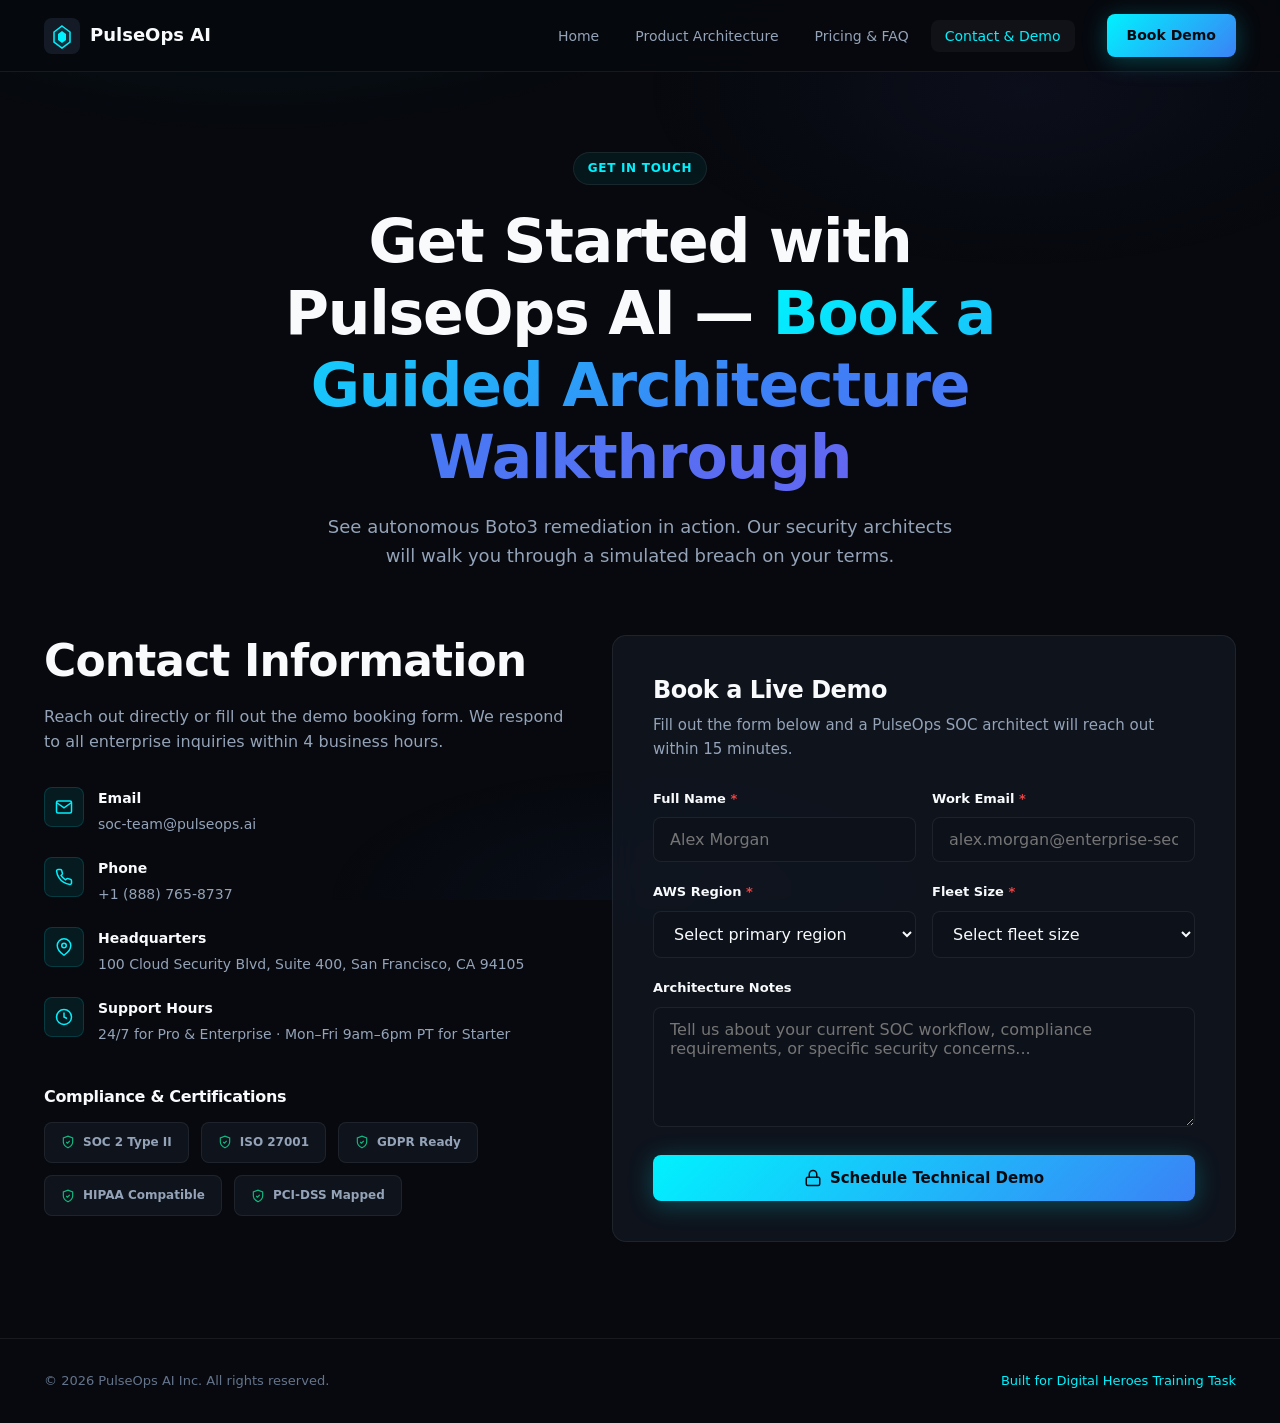
==== contact.html @ 6d8a1fc0 "Initial commit: PulseOps AI website codebase" ====
<!DOCTYPE html>
<html lang="en">
<head>
  <meta charset="UTF-8">
  <meta name="viewport" content="width=device-width, initial-scale=1.0">
  <title>Contact &amp; Demo — PulseOps AI</title>
  <meta name="description" content="Book a PulseOps AI demo. Contact our SOC team for autonomous cloud security automation, compliance info, and enterprise pricing.">
  <meta name="robots" content="index, follow">

  <!-- Open Graph -->
  <meta property="og:type" content="website">
  <meta property="og:url" content="https://pulseops-ai.vercel.app/contact.html">
  <meta property="og:title" content="Contact &amp; Demo — PulseOps AI">
  <meta property="og:description" content="Schedule a live PulseOps AI demo. See autonomous Boto3 remediation in action on your AWS fleet.">
  <meta property="og:image" content="https://pulseops-ai.vercel.app/assets/og-image.png">

  <!-- Twitter -->
  <meta name="twitter:card" content="summary_large_image">
  <meta name="twitter:url" content="https://pulseops-ai.vercel.app/contact.html">
  <meta name="twitter:title" content="Contact &amp; Demo — PulseOps AI">
  <meta name="twitter:description" content="Schedule a live PulseOps AI demo with our SOC architects.">
  <meta name="twitter:image" content="https://pulseops-ai.vercel.app/assets/og-image.png">

  <!-- Stylesheet -->
  <link rel="stylesheet" href="styles.css">

  <!-- Structured Data: Organization -->
  <script type="application/ld+json">
  {
    "@context": "https://schema.org",
    "@graph": [
      {
        "@type": "Organization",
        "@id": "https://pulseops-ai.vercel.app/#organization",
        "name": "PulseOps AI Inc.",
        "url": "https://pulseops-ai.vercel.app",
        "logo": "https://pulseops-ai.vercel.app/assets/logo.png",
        "email": "soc-team@pulseops.ai",
        "telephone": "+1-888-765-8737",
        "address": {
          "@type": "PostalAddress",
          "streetAddress": "100 Cloud Security Blvd, Suite 400",
          "addressLocality": "San Francisco",
          "addressRegion": "CA",
          "postalCode": "94105",
          "addressCountry": "US"
        }
      }
    ]
  }
  </script>
</head>
<body>
  <!-- Accessibility Skip Link -->
  <a href="#main-content" class="skip-link" style="position: absolute; top: -100px; left: 1rem; z-index: 9999; background: var(--accent-cyan); color: #000; padding: 0.5rem 1rem; font-weight: 700; transition: top 0.2s;" onfocus="this.style.top='1rem'" onblur="this.style.top='-100px'">Skip to main content</a>

  <!-- Header Navigation -->
  <header class="site-header">
    <div class="header-inner">
      <a href="index.html" class="logo-link" aria-label="PulseOps AI Home">
        <svg class="logo-icon" viewBox="0 0 36 36" fill="none" xmlns="http://www.w3.org/2000/svg" aria-hidden="true">
          <rect width="36" height="36" rx="8" fill="url(#logoGrad)"/>
          <path d="M18 8L26 14V24L18 30L10 24V14L18 8Z" stroke="#00f2fe" stroke-width="1.5" fill="rgba(0,242,254,0.1)"/>
          <path d="M18 13L22 16V22L18 25L14 22V16L18 13Z" fill="#00f2fe"/>
          <defs>
            <linearGradient id="logoGrad" x1="0" y1="0" x2="36" y2="36">
              <stop stop-color="#141b27"/>
              <stop offset="1" stop-color="#0d111a"/>
            </linearGradient>
          </defs>
        </svg>
        PulseOps AI
      </a>
      <nav class="main-nav" aria-label="Main navigation">
        <ul class="nav-links">
          <li><a href="index.html" class="nav-link">Home</a></li>
          <li><a href="product.html" class="nav-link">Product Architecture</a></li>
          <li><a href="pricing.html" class="nav-link">Pricing &amp; FAQ</a></li>
          <li><a href="contact.html" class="nav-link active">Contact &amp; Demo</a></li>
        </ul>
        <div class="header-cta">
          <a href="contact.html" class="btn-primary btn-sm">Book Demo</a>
        </div>
      </nav>
      <button class="mobile-menu-btn" id="mobile-menu-btn" aria-label="Toggle navigation menu" aria-expanded="false">
        <svg width="24" height="24" viewBox="0 0 24 24" fill="none" stroke="currentColor" stroke-width="2" aria-hidden="true">
          <line x1="3" y1="6" x2="21" y2="6"/>
          <line x1="3" y1="12" x2="21" y2="12"/>
          <line x1="3" y1="18" x2="21" y2="18"/>
        </svg>
      </button>
    </div>
  </header>

  <!-- Mobile Navigation Drawer -->
  <nav class="mobile-nav-drawer" id="mobile-nav-drawer" aria-label="Mobile navigation">
    <a href="index.html" class="nav-link">Home</a>
    <a href="product.html" class="nav-link">Product Architecture</a>
    <a href="pricing.html" class="nav-link">Pricing &amp; FAQ</a>
    <a href="contact.html" class="nav-link active">Contact &amp; Demo</a>
    <a href="contact.html" class="btn-primary">Book Demo</a>
  </nav>

  <!-- Main Content -->
  <main id="main-content">
    <section class="page-hero" aria-labelledby="contact-hero-title">
      <div class="container">
        <span class="badge">Get In Touch</span>
        <h1 id="contact-hero-title">Get Started with PulseOps AI — <span class="text-gradient">Book a Guided Architecture Walkthrough</span></h1>
        <p>See autonomous Boto3 remediation in action. Our security architects will walk you through a simulated breach on your terms.</p>
      </div>
    </section>

    <!-- 2-Column Contact & Demo Booking Form -->
    <section class="section" style="padding-top: 0;" aria-label="Contact Details and Booking Form">
      <div class="container">
        <div class="contact-grid">
          
          <!-- Left Column: Contact & Security Desk Info -->
          <div class="contact-info">
            <h2>Contact Information</h2>
            <p>Reach out directly or fill out the demo booking form. We respond to all enterprise inquiries within 4 business hours.</p>

            <div class="contact-details">
              <div class="contact-detail">
                <div class="contact-detail-icon">
                  <svg width="18" height="18" viewBox="0 0 24 24" fill="none" stroke="currentColor" stroke-width="2" aria-hidden="true">
                    <path d="M4 4h16c1.1 0 2 .9 2 2v12c0 1.1-.9 2-2 2H4c-1.1 0-2-.9-2-2V6c0-1.1.9-2 2-2z"/>
                    <polyline points="22,6 12,13 2,6"/>
                  </svg>
                </div>
                <div>
                  <strong>Email</strong>
                  <span><a href="mailto:soc-team@pulseops.ai" style="color: inherit;">soc-team@pulseops.ai</a></span>
                </div>
              </div>

              <div class="contact-detail">
                <div class="contact-detail-icon">
                  <svg width="18" height="18" viewBox="0 0 24 24" fill="none" stroke="currentColor" stroke-width="2" aria-hidden="true">
                    <path d="M22 16.92v3a2 2 0 0 1-2.18 2 19.79 19.79 0 0 1-8.63-3.07 19.5 19.5 0 0 1-6-6 19.79 19.79 0 0 1-3.07-8.67A2 2 0 0 1 4.11 2h3a2 2 0 0 1 2 1.72c.127.96.361 1.903.7 2.81a2 2 0 0 1-.45 2.11L8.09 9.91a16 16 0 0 0 6 6l1.27-1.27a2 2 0 0 1 2.11-.45c.907.339 1.85.573 2.81.7A2 2 0 0 1 22 16.92z"/>
                  </svg>
                </div>
                <div>
                  <strong>Phone</strong>
                  <span><a href="tel:+18887658737" style="color: inherit;">+1 (888) 765-8737</a></span>
                </div>
              </div>

              <div class="contact-detail">
                <div class="contact-detail-icon">
                  <svg width="18" height="18" viewBox="0 0 24 24" fill="none" stroke="currentColor" stroke-width="2" aria-hidden="true">
                    <path d="M21 10c0 7-9 13-9 13s-9-6-9-13a9 9 0 0 1 18 0z"/>
                    <circle cx="12" cy="10" r="3"/>
                  </svg>
                </div>
                <div>
                  <strong>Headquarters</strong>
                  <span>100 Cloud Security Blvd, Suite 400, San Francisco, CA 94105</span>
                </div>
              </div>

              <div class="contact-detail">
                <div class="contact-detail-icon">
                  <svg width="18" height="18" viewBox="0 0 24 24" fill="none" stroke="currentColor" stroke-width="2" aria-hidden="true">
                    <circle cx="12" cy="12" r="10"/>
                    <polyline points="12 6 12 12 16 14"/>
                  </svg>
                </div>
                <div>
                  <strong>Support Hours</strong>
                  <span>24/7 for Pro &amp; Enterprise · Mon–Fri 9am–6pm PT for Starter</span>
                </div>
              </div>
            </div>

            <h3 style="margin-bottom: 16px; font-size: 1rem;">Compliance &amp; Certifications</h3>
            <div class="compliance-badges">
              <span class="compliance-badge">
                <svg width="14" height="14" viewBox="0 0 24 24" fill="none" stroke="currentColor" stroke-width="2" aria-hidden="true">
                  <path d="M12 22s8-4 8-10V5l-8-3-8 3v7c0 6 8 10 8 10z"/>
                  <polyline points="9 12 11 14 15 10"/>
                </svg>
                SOC 2 Type II
              </span>
              <span class="compliance-badge">
                <svg width="14" height="14" viewBox="0 0 24 24" fill="none" stroke="currentColor" stroke-width="2" aria-hidden="true">
                  <path d="M12 22s8-4 8-10V5l-8-3-8 3v7c0 6 8 10 8 10z"/>
                  <polyline points="9 12 11 14 15 10"/>
                </svg>
                ISO 27001
              </span>
              <span class="compliance-badge">
                <svg width="14" height="14" viewBox="0 0 24 24" fill="none" stroke="currentColor" stroke-width="2" aria-hidden="true">
                  <path d="M12 22s8-4 8-10V5l-8-3-8 3v7c0 6 8 10 8 10z"/>
                  <polyline points="9 12 11 14 15 10"/>
                </svg>
                GDPR Ready
              </span>
              <span class="compliance-badge">
                <svg width="14" height="14" viewBox="0 0 24 24" fill="none" stroke="currentColor" stroke-width="2" aria-hidden="true">
                  <path d="M12 22s8-4 8-10V5l-8-3-8 3v7c0 6 8 10 8 10z"/>
                  <polyline points="9 12 11 14 15 10"/>
                </svg>
                HIPAA Compatible
              </span>
              <span class="compliance-badge">
                <svg width="14" height="14" viewBox="0 0 24 24" fill="none" stroke="currentColor" stroke-width="2" aria-hidden="true">
                  <path d="M12 22s8-4 8-10V5l-8-3-8 3v7c0 6 8 10 8 10z"/>
                  <polyline points="9 12 11 14 15 10"/>
                </svg>
                PCI-DSS Mapped
              </span>
            </div>
          </div>

          <!-- Right Column: Interactive Demo Booking Form -->
          <div class="contact-form-card glass-card">
            <h3>Book a Live Demo</h3>
            <p>Fill out the form below and a PulseOps SOC architect will reach out within 15 minutes.</p>
            
            <form id="demo-booking-form" novalidate>
              <div class="form-row">
                <div class="form-group">
                  <label for="demo-name">Full Name <span style="color: var(--accent-crimson);">*</span></label>
                  <input type="text" id="demo-name" name="name" placeholder="Alex Morgan" required autocomplete="name">
                </div>
                <div class="form-group">
                  <label for="demo-email">Work Email <span style="color: var(--accent-crimson);">*</span></label>
                  <input type="email" id="demo-email" name="email" placeholder="alex.morgan@enterprise-security.io" required autocomplete="email">
                </div>
              </div>
              <div class="form-row">
                <div class="form-group">
                  <label for="demo-region">AWS Region <span style="color: var(--accent-crimson);">*</span></label>
                  <select id="demo-region" name="region" required>
                    <option value="" disabled selected>Select primary region</option>
                    <option value="us-east-1">US East (N. Virginia)</option>
                    <option value="eu-north-1">Europe (Stockholm)</option>
                    <option value="ap-south-1">Asia Pacific (Mumbai)</option>
                  </select>
                </div>
                <div class="form-group">
                  <label for="demo-fleet">Fleet Size <span style="color: var(--accent-crimson);">*</span></label>
                  <select id="demo-fleet" name="fleet_size" required>
                    <option value="" disabled selected>Select fleet size</option>
                    <option value="1-5">1 - 5 Accounts</option>
                    <option value="6-25">6 - 25 Accounts (Pro)</option>
                    <option value="26+">26+ Accounts (Enterprise)</option>
                  </select>
                </div>
              </div>
              <div class="form-group">
                <label for="demo-notes">Architecture Notes</label>
                <textarea id="demo-notes" name="notes" placeholder="Tell us about your current SOC workflow, compliance requirements, or specific security concerns..."></textarea>
              </div>
              <button type="submit" class="btn-primary" id="demo-submit-btn" style="width: 100%;" aria-label="Submit Demo Request Form">
                <svg width="18" height="18" viewBox="0 0 24 24" fill="none" stroke="currentColor" stroke-width="2" aria-hidden="true">
                  <rect x="3" y="11" width="18" height="11" rx="2" ry="2"/>
                  <path d="M7 11V7a5 5 0 0 1 10 0v4"/>
                </svg>
                Schedule Technical Demo
              </button>
            </form>

            <div class="form-success-toast" id="form-success-toast" role="alert" aria-live="polite">
              <svg width="20" height="20" viewBox="0 0 24 24" fill="none" stroke="currentColor" stroke-width="2" aria-hidden="true">
                <path d="M22 11.08V12a10 10 0 1 1-5.93-9.14"/>
                <polyline points="22 4 12 14.01 9 11.01"/>
              </svg>
              <span>✓ Demo Request Submitted! A Cloud Security Engineer will reach out within 15 minutes.</span>
            </div>
          </div>

        </div>
      </div>
    </section>
  </main>

  <!-- Mandatory Site Footer -->
  <footer class="site-footer">
    <div class="footer-container">
      <div class="footer-bottom">
        <p>&copy; 2026 PulseOps AI Inc. All rights reserved.</p>
        <p>
          <a href="https://digitalheroesco.com" target="_blank" rel="noopener noreferrer" class="credit-link">
            Built for Digital Heroes Training Task
          </a>
        </p>
      </div>
    </div>
  </footer>

  <script src="main.js"></script>
</body>
</html>
---- styles.css ----
/* ==========================================================================
   PulseOps AI — Design System & Master Stylesheet
   Pure CSS3 | Glassmorphism | B2B SaaS Dark Theme
   ========================================================================== */

/* --------------------------------------------------------------------------
   1. Design Tokens
   -------------------------------------------------------------------------- */
:root {
  --bg-primary: #07090e;
  --bg-secondary: #0d111a;
  --bg-tertiary: #141b27;
  --card-bg: rgba(20, 27, 39, 0.6);
  --card-hover: rgba(28, 38, 55, 0.8);
  --border-subtle: rgba(255, 255, 255, 0.07);
  --border-active: rgba(0, 242, 254, 0.4);
  --border-glow: 0 0 20px rgba(0, 242, 254, 0.15);
  --glass-blur: blur(16px);
  --accent-cyan: #00f2fe;
  --accent-blue: #3b82f6;
  --accent-indigo: #6366f1;
  --accent-emerald: #10b981;
  --accent-crimson: #ef4444;
  --accent-amber: #f59e0b;
  --font-main: system-ui, -apple-system, BlinkMacSystemFont, "SF Pro Display", "Segoe UI", Roboto, sans-serif;
  --font-mono: "SF Mono", "Fira Code", "Cascadia Code", Consolas, monospace;
  --text-primary: #f8fafc;
  --text-secondary: #94a3b8;
  --text-muted: #64748b;
  --radius-sm: 8px;
  --radius-md: 14px;
  --radius-lg: 24px;
  --max-width: 1240px;
  --header-height: 72px;
  --transition-fast: 0.15s ease;
  --transition-normal: 0.3s cubic-bezier(0.16, 1, 0.3, 1);
  --shadow-card: 0 24px 48px -12px rgba(0, 0, 0, 0.5);
}

/* --------------------------------------------------------------------------
   2. Reset & Base
   -------------------------------------------------------------------------- */
*,
*::before,
*::after {
  box-sizing: border-box;
  margin: 0;
  padding: 0;
}

html {
  scroll-behavior: smooth;
  -webkit-font-smoothing: antialiased;
  -moz-osx-font-smoothing: grayscale;
}

body {
  font-family: var(--font-main);
  background-color: var(--bg-primary);
  color: var(--text-primary);
  line-height: 1.6;
  overflow-x: hidden;
  min-height: 100vh;
}

body.nav-open {
  overflow: hidden;
}

img {
  max-width: 100%;
  display: block;
}

a {
  color: inherit;
  text-decoration: none;
}

ul {
  list-style: none;
}

button,
input,
select,
textarea {
  font-family: inherit;
  font-size: inherit;
}

/* Ambient background glow */
body::before {
  content: "";
  position: fixed;
  inset: 0;
  background:
    radial-gradient(ellipse 80% 50% at 20% -10%, rgba(0, 242, 254, 0.08) 0%, transparent 50%),
    radial-gradient(ellipse 60% 40% at 80% 10%, rgba(99, 102, 241, 0.06) 0%, transparent 50%),
    radial-gradient(ellipse 50% 30% at 50% 100%, rgba(59, 130, 246, 0.05) 0%, transparent 50%);
  pointer-events: none;
  z-index: 0;
}

/* --------------------------------------------------------------------------
   3. Typography
   -------------------------------------------------------------------------- */
h1, h2, h3, h4, h5, h6 {
  line-height: 1.2;
  font-weight: 700;
  letter-spacing: -0.02em;
}

h1 { font-size: clamp(2.25rem, 5vw, 3.75rem); }
h2 { font-size: clamp(1.75rem, 3.5vw, 2.75rem); }
h3 { font-size: clamp(1.25rem, 2vw, 1.5rem); }

p {
  color: var(--text-secondary);
}

.text-gradient {
  background: linear-gradient(135deg, var(--accent-cyan) 0%, var(--accent-blue) 50%, var(--accent-indigo) 100%);
  -webkit-background-clip: text;
  background-clip: text;
  -webkit-text-fill-color: transparent;
}

.text-muted {
  color: var(--text-muted);
}

.text-secondary {
  color: var(--text-secondary);
}

/* --------------------------------------------------------------------------
   4. Layout Utilities
   -------------------------------------------------------------------------- */
.container {
  width: 100%;
  max-width: var(--max-width);
  margin: 0 auto;
  padding: 0 24px;
}

.section {
  padding: 96px 0;
  position: relative;
  z-index: 1;
}

.section-header {
  text-align: center;
  max-width: 720px;
  margin: 0 auto 56px;
}

.section-header p {
  margin-top: 16px;
  font-size: 1.125rem;
}

/* --------------------------------------------------------------------------
   5. Components — Badge, Buttons, Glass Card
   -------------------------------------------------------------------------- */
.badge {
  display: inline-flex;
  align-items: center;
  gap: 6px;
  padding: 6px 14px;
  font-size: 0.75rem;
  font-weight: 600;
  letter-spacing: 0.06em;
  text-transform: uppercase;
  border-radius: var(--radius-full, 9999px);
  border: 1px solid var(--border-subtle);
  background: rgba(0, 242, 254, 0.06);
  color: var(--accent-cyan);
}

.badge-emerald {
  background: rgba(16, 185, 129, 0.1);
  color: var(--accent-emerald);
  border-color: rgba(16, 185, 129, 0.25);
}

.badge-amber {
  background: rgba(245, 158, 11, 0.1);
  color: var(--accent-amber);
  border-color: rgba(245, 158, 11, 0.25);
}

.glass-card {
  background: var(--card-bg);
  backdrop-filter: var(--glass-blur);
  -webkit-backdrop-filter: var(--glass-blur);
  border: 1px solid var(--border-subtle);
  border-radius: var(--radius-md);
  transition: transform var(--transition-normal), border-color var(--transition-normal), box-shadow var(--transition-normal), background var(--transition-normal);
}

.glass-card:hover {
  background: var(--card-hover);
  border-color: var(--border-active);
  box-shadow: var(--border-glow);
  transform: translateY(-2px);
}

.btn-primary,
.btn-secondary {
  display: inline-flex;
  align-items: center;
  justify-content: center;
  gap: 8px;
  padding: 14px 28px;
  font-size: 0.9375rem;
  font-weight: 600;
  border-radius: var(--radius-sm);
  border: none;
  cursor: pointer;
  transition: all var(--transition-normal);
  white-space: nowrap;
}

.btn-primary {
  background: linear-gradient(135deg, var(--accent-cyan), var(--accent-blue));
  color: var(--bg-primary);
  box-shadow: 0 4px 24px rgba(0, 242, 254, 0.25);
}

.btn-primary:hover {
  transform: translateY(-2px);
  box-shadow: 0 8px 32px rgba(0, 242, 254, 0.35);
}

.btn-primary:disabled {
  opacity: 0.7;
  cursor: not-allowed;
  transform: none;
}

.btn-secondary {
  background: transparent;
  color: var(--text-primary);
  border: 1px solid var(--border-subtle);
}

.btn-secondary:hover {
  border-color: var(--border-active);
  background: rgba(0, 242, 254, 0.05);
}

.btn-sm {
  padding: 10px 20px;
  font-size: 0.875rem;
}

/* --------------------------------------------------------------------------
   6. Site Header & Navigation
   -------------------------------------------------------------------------- */
.site-header {
  position: sticky;
  top: 0;
  z-index: 1000;
  height: var(--header-height);
  background: rgba(7, 9, 14, 0.85);
  backdrop-filter: var(--glass-blur);
  -webkit-backdrop-filter: var(--glass-blur);
  border-bottom: 1px solid var(--border-subtle);
}

.header-inner {
  display: flex;
  align-items: center;
  justify-content: space-between;
  height: 100%;
  max-width: var(--max-width);
  margin: 0 auto;
  padding: 0 24px;
}

.logo-link {
  display: flex;
  align-items: center;
  gap: 10px;
  font-weight: 700;
  font-size: 1.125rem;
  color: var(--text-primary);
  transition: opacity var(--transition-fast);
}

.logo-link:hover {
  opacity: 0.85;
}

.logo-icon {
  width: 36px;
  height: 36px;
  flex-shrink: 0;
}

.main-nav {
  display: flex;
  align-items: center;
  gap: 32px;
}

.nav-links {
  display: flex;
  align-items: center;
  gap: 8px;
}

.nav-link {
  padding: 8px 14px;
  font-size: 0.875rem;
  font-weight: 500;
  color: var(--text-secondary);
  border-radius: var(--radius-sm);
  transition: color var(--transition-fast), background var(--transition-fast);
}

.nav-link:hover,
.nav-link.active {
  color: var(--text-primary);
  background: rgba(255, 255, 255, 0.04);
}

.nav-link.active {
  color: var(--accent-cyan);
}

.header-cta {
  display: flex;
  align-items: center;
  gap: 12px;
}

.mobile-menu-btn {
  display: none;
  align-items: center;
  justify-content: center;
  width: 44px;
  height: 44px;
  background: transparent;
  border: 1px solid var(--border-subtle);
  border-radius: var(--radius-sm);
  color: var(--text-primary);
  cursor: pointer;
  transition: border-color var(--transition-fast);
}

.mobile-menu-btn:hover {
  border-color: var(--border-active);
}

.mobile-nav-drawer {
  display: none;
  position: fixed;
  inset: 0;
  top: var(--header-height);
  z-index: 999;
  background: rgba(7, 9, 14, 0.97);
  backdrop-filter: var(--glass-blur);
  -webkit-backdrop-filter: var(--glass-blur);
  padding: 24px;
  flex-direction: column;
  gap: 8px;
  transform: translateX(100%);
  transition: transform var(--transition-normal);
}

body.nav-open .mobile-nav-drawer {
  transform: translateX(0);
}

.mobile-nav-drawer .nav-link {
  display: block;
  padding: 16px;
  font-size: 1rem;
  border-bottom: 1px solid var(--border-subtle);
}

.mobile-nav-drawer .btn-primary {
  margin-top: 16px;
  width: 100%;
}

/* --------------------------------------------------------------------------
   7. Hero Section
   -------------------------------------------------------------------------- */
.hero {
  padding: 80px 0 96px;
  position: relative;
  z-index: 1;
}

.hero-grid {
  display: grid;
  grid-template-columns: 1fr 1fr;
  gap: 48px;
  align-items: center;
}

.hero-content {
  max-width: 560px;
}

.hero-content .badge {
  margin-bottom: 24px;
}

.hero-title {
  margin-bottom: 20px;
}

.hero-subtitle {
  font-size: 1.125rem;
  margin-bottom: 32px;
  max-width: 520px;
}

.hero-actions {
  display: flex;
  flex-wrap: wrap;
  gap: 16px;
  margin-bottom: 40px;
}

.hero-trust {
  display: flex;
  align-items: center;
  gap: 12px;
  font-size: 0.8125rem;
  color: var(--text-muted);
}

.hero-trust svg {
  color: var(--accent-emerald);
}

.hero-visual {
  position: relative;
}

/* --------------------------------------------------------------------------
   8. Terminal / IDE Simulator
   -------------------------------------------------------------------------- */
.terminal-window {
  background: var(--bg-secondary);
  border: 1px solid var(--border-subtle);
  border-radius: var(--radius-md);
  overflow: hidden;
  box-shadow: var(--shadow-card);
}

.terminal-header {
  display: flex;
  align-items: center;
  justify-content: space-between;
  padding: 12px 16px;
  background: var(--bg-tertiary);
  border-bottom: 1px solid var(--border-subtle);
}

.terminal-dots {
  display: flex;
  gap: 8px;
}

.terminal-dot {
  width: 12px;
  height: 12px;
  border-radius: 50%;
}

.terminal-dot.red { background: #ff5f57; }
.terminal-dot.yellow { background: #febc2e; }
.terminal-dot.green { background: #28c840; }

.terminal-title {
  font-family: var(--font-mono);
  font-size: 0.75rem;
  color: var(--text-muted);
}

.terminal-status-badge {
  display: inline-flex;
  align-items: center;
  gap: 6px;
  padding: 4px 10px;
  font-family: var(--font-mono);
  font-size: 0.6875rem;
  font-weight: 600;
  letter-spacing: 0.04em;
  border-radius: var(--radius-sm);
  transition: all var(--transition-normal);
}

.terminal-status-badge.status-idle {
  background: rgba(16, 185, 129, 0.15);
  color: var(--accent-emerald);
  border: 1px solid rgba(16, 185, 129, 0.3);
}

.terminal-status-badge.status-threat {
  background: rgba(239, 68, 68, 0.15);
  color: var(--accent-crimson);
  border: 1px solid rgba(239, 68, 68, 0.4);
  animation: blink-threat 0.8s ease-in-out infinite;
}

.terminal-status-badge.status-remediating {
  background: rgba(245, 158, 11, 0.15);
  color: var(--accent-amber);
  border: 1px solid rgba(245, 158, 11, 0.3);
}

.terminal-status-badge.status-neutralized {
  background: rgba(0, 242, 254, 0.1);
  color: var(--accent-cyan);
  border: 1px solid rgba(0, 242, 254, 0.3);
}

@keyframes blink-threat {
  0%, 100% { opacity: 1; }
  50% { opacity: 0.5; }
}

.terminal-body {
  padding: 20px;
  font-family: var(--font-mono);
  font-size: 0.8125rem;
  line-height: 1.7;
}

.terminal-code {
  color: var(--text-secondary);
  margin-bottom: 16px;
}

.terminal-code .kw { color: var(--accent-indigo); }
.terminal-code .fn { color: var(--accent-cyan); }
.terminal-code .str { color: var(--accent-emerald); }
.terminal-code .cm { color: var(--text-muted); }

.terminal-log {
  background: rgba(0, 0, 0, 0.3);
  border: 1px solid var(--border-subtle);
  border-radius: var(--radius-sm);
  padding: 12px 16px;
  min-height: 80px;
  max-height: 160px;
  overflow-y: auto;
}

.terminal-log-line {
  display: block;
  margin-bottom: 4px;
  animation: fadeInLog 0.3s ease;
}

.terminal-log-line.critical { color: var(--accent-crimson); }
.terminal-log-line.action { color: var(--accent-amber); }
.terminal-log-line.success { color: var(--accent-emerald); }
.terminal-log-line.info { color: var(--text-secondary); }

@keyframes fadeInLog {
  from { opacity: 0; transform: translateY(4px); }
  to { opacity: 1; transform: translateY(0); }
}

.terminal-footer {
  padding: 16px 20px;
  border-top: 1px solid var(--border-subtle);
}

#trigger-simulation-btn {
  width: 100%;
}

/* --------------------------------------------------------------------------
   9. Metrics Grid
   -------------------------------------------------------------------------- */
.metrics-grid {
  display: grid;
  grid-template-columns: repeat(4, 1fr);
  gap: 24px;
}

.metric-card {
  padding: 28px 24px;
  text-align: center;
}

.metric-value {
  font-size: 2.25rem;
  font-weight: 800;
  background: linear-gradient(135deg, var(--accent-cyan), var(--accent-blue));
  -webkit-background-clip: text;
  background-clip: text;
  -webkit-text-fill-color: transparent;
  margin-bottom: 8px;
}

.metric-label {
  font-size: 0.875rem;
  color: var(--text-muted);
  font-weight: 500;
}

/* --------------------------------------------------------------------------
   10. Feature Cards
   -------------------------------------------------------------------------- */
.features-grid {
  display: grid;
  grid-template-columns: repeat(2, 1fr);
  gap: 24px;
}

.feature-card {
  padding: 32px;
}

.feature-icon {
  width: 48px;
  height: 48px;
  display: flex;
  align-items: center;
  justify-content: center;
  background: rgba(0, 242, 254, 0.08);
  border: 1px solid rgba(0, 242, 254, 0.15);
  border-radius: var(--radius-sm);
  margin-bottom: 20px;
  color: var(--accent-cyan);
}

.feature-card h3 {
  margin-bottom: 12px;
  color: var(--text-primary);
}

.feature-card p {
  font-size: 0.9375rem;
}

/* --------------------------------------------------------------------------
   11. Testimonial
   -------------------------------------------------------------------------- */
.testimonial-section {
  padding: 64px 0;
}

.testimonial-card {
  max-width: 800px;
  margin: 0 auto;
  padding: 40px 48px;
  text-align: center;
}

.testimonial-quote {
  font-size: 1.25rem;
  font-style: italic;
  color: var(--text-primary);
  margin-bottom: 28px;
  line-height: 1.7;
}

.testimonial-author {
  display: flex;
  align-items: center;
  justify-content: center;
  gap: 16px;
}

.testimonial-avatar {
  width: 56px;
  height: 56px;
  border-radius: 50%;
  background: linear-gradient(135deg, var(--accent-indigo), var(--accent-cyan));
  display: flex;
  align-items: center;
  justify-content: center;
  font-weight: 700;
  font-size: 1.125rem;
  color: var(--text-primary);
  border: 2px solid var(--border-subtle);
}

.testimonial-info strong {
  display: block;
  color: var(--text-primary);
  font-size: 0.9375rem;
}

.testimonial-info span {
  font-size: 0.8125rem;
  color: var(--text-muted);
}

/* --------------------------------------------------------------------------
   12. CTA Banner
   -------------------------------------------------------------------------- */
.cta-banner {
  padding: 64px;
  text-align: center;
  background: linear-gradient(135deg, rgba(0, 242, 254, 0.06) 0%, rgba(99, 102, 241, 0.06) 100%);
  border: 1px solid var(--border-subtle);
  border-radius: var(--radius-lg);
  position: relative;
  overflow: hidden;
}

.cta-banner::before {
  content: "";
  position: absolute;
  inset: 0;
  background: radial-gradient(circle at 50% 0%, rgba(0, 242, 254, 0.1) 0%, transparent 60%);
  pointer-events: none;
}

.cta-banner h2 {
  margin-bottom: 16px;
  position: relative;
}

.cta-banner p {
  max-width: 560px;
  margin: 0 auto 28px;
  position: relative;
}

.cta-banner .btn-primary {
  position: relative;
}

.cta-note {
  margin-top: 20px;
  font-size: 0.8125rem;
  color: var(--text-muted);
  display: flex;
  align-items: center;
  justify-content: center;
  gap: 8px;
}

/* --------------------------------------------------------------------------
   13. Product Page
   -------------------------------------------------------------------------- */
.page-hero {
  padding: 80px 0 64px;
  text-align: center;
  position: relative;
  z-index: 1;
}

.page-hero .badge {
  margin-bottom: 20px;
}

.page-hero h1 {
  max-width: 800px;
  margin: 0 auto 20px;
}

.page-hero p {
  max-width: 640px;
  margin: 0 auto;
  font-size: 1.125rem;
}

.pipeline-grid {
  display: grid;
  grid-template-columns: repeat(3, 1fr);
  gap: 24px;
}

.pipeline-card {
  padding: 36px 28px;
  text-align: center;
  position: relative;
}

.pipeline-step {
  display: inline-flex;
  align-items: center;
  justify-content: center;
  width: 32px;
  height: 32px;
  background: rgba(0, 242, 254, 0.1);
  border: 1px solid rgba(0, 242, 254, 0.25);
  border-radius: 50%;
  font-size: 0.8125rem;
  font-weight: 700;
  color: var(--accent-cyan);
  margin-bottom: 20px;
}

.pipeline-icon {
  width: 56px;
  height: 56px;
  margin: 0 auto 20px;
  color: var(--accent-cyan);
}

.pipeline-card h3 {
  margin-bottom: 12px;
}

.deep-dive-grid {
  display: grid;
  grid-template-columns: repeat(3, 1fr);
  gap: 24px;
}

.deep-dive-card {
  padding: 32px;
}

.deep-dive-card .feature-icon {
  color: var(--accent-blue);
  background: rgba(59, 130, 246, 0.08);
  border-color: rgba(59, 130, 246, 0.15);
}

.comparison-table-wrap {
  overflow-x: auto;
  border-radius: var(--radius-md);
  border: 1px solid var(--border-subtle);
}

.comparison-table {
  width: 100%;
  border-collapse: collapse;
  font-size: 0.9375rem;
}

.comparison-table th,
.comparison-table td {
  padding: 18px 24px;
  text-align: left;
  border-bottom: 1px solid var(--border-subtle);
}

.comparison-table thead th {
  background: var(--bg-tertiary);
  font-weight: 600;
  color: var(--text-primary);
}

.comparison-table tbody tr:last-child td {
  border-bottom: none;
}

.comparison-table tbody tr:hover {
  background: rgba(255, 255, 255, 0.02);
}

.comparison-table .highlight-col {
  background: rgba(0, 242, 254, 0.04);
  color: var(--accent-cyan);
  font-weight: 600;
}

.comparison-table .check {
  color: var(--accent-emerald);
}

.comparison-table .cross {
  color: var(--accent-crimson);
}

/* --------------------------------------------------------------------------
   14. Pricing Page
   -------------------------------------------------------------------------- */
.pricing-hero {
  text-align: center;
  padding: 64px 0 48px;
  position: relative;
  z-index: 1;
}

.billing-toggle-wrap {
  display: flex;
  align-items: center;
  justify-content: center;
  gap: 16px;
  margin: 32px 0 48px;
}

.billing-label {
  font-size: 0.9375rem;
  font-weight: 500;
  color: var(--text-muted);
  transition: color var(--transition-fast);
}

.billing-label.active {
  color: var(--text-primary);
}

.toggle-switch {
  position: relative;
  width: 52px;
  height: 28px;
  flex-shrink: 0;
}

.toggle-switch input {
  opacity: 0;
  width: 0;
  height: 0;
  position: absolute;
}

.toggle-slider {
  position: absolute;
  inset: 0;
  background: var(--bg-tertiary);
  border: 1px solid var(--border-subtle);
  border-radius: 999px;
  cursor: pointer;
  transition: background var(--transition-normal);
}

.toggle-slider::before {
  content: "";
  position: absolute;
  width: 20px;
  height: 20px;
  left: 3px;
  bottom: 3px;
  background: var(--accent-cyan);
  border-radius: 50%;
  transition: transform var(--transition-normal);
  box-shadow: 0 2px 8px rgba(0, 242, 254, 0.3);
}

.toggle-switch input:checked + .toggle-slider::before {
  transform: translateX(24px);
}

.save-badge {
  display: none;
  padding: 4px 10px;
  font-size: 0.6875rem;
  font-weight: 600;
  background: rgba(16, 185, 129, 0.15);
  color: var(--accent-emerald);
  border-radius: var(--radius-sm);
  border: 1px solid rgba(16, 185, 129, 0.25);
}

.save-badge.visible {
  display: inline-flex;
}

.pricing-grid {
  display: grid;
  grid-template-columns: repeat(3, 1fr);
  gap: 24px;
  align-items: stretch;
}

.pricing-card {
  padding: 36px 32px;
  display: flex;
  flex-direction: column;
  position: relative;
}

.pricing-card.featured {
  border-color: var(--border-active);
  box-shadow: var(--border-glow);
  transform: scale(1.02);
}

.pricing-card.featured::before {
  content: "MOST POPULAR";
  position: absolute;
  top: -12px;
  left: 50%;
  transform: translateX(-50%);
  padding: 4px 16px;
  font-size: 0.6875rem;
  font-weight: 700;
  letter-spacing: 0.06em;
  text-transform: uppercase;
  background: linear-gradient(135deg, var(--accent-cyan), var(--accent-blue));
  color: var(--bg-primary);
  border-radius: var(--radius-sm);
}

.pricing-tier {
  font-size: 0.875rem;
  font-weight: 600;
  color: var(--accent-cyan);
  text-transform: uppercase;
  letter-spacing: 0.06em;
  margin-bottom: 12px;
}

.pricing-price {
  display: flex;
  align-items: baseline;
  gap: 4px;
  margin-bottom: 8px;
}

.pricing-price .currency {
  font-size: 1.5rem;
  font-weight: 600;
  color: var(--text-secondary);
}

.pricing-price .amount {
  font-size: 3rem;
  font-weight: 800;
  color: var(--text-primary);
  transition: opacity 0.15s ease, transform 0.15s ease;
}

.pricing-price .period {
  font-size: 0.875rem;
  color: var(--text-muted);
}

.pricing-desc {
  font-size: 0.9375rem;
  margin-bottom: 28px;
  padding-bottom: 28px;
  border-bottom: 1px solid var(--border-subtle);
}

.pricing-features {
  flex: 1;
  margin-bottom: 32px;
}

.pricing-features li {
  display: flex;
  align-items: flex-start;
  gap: 10px;
  padding: 8px 0;
  font-size: 0.875rem;
  color: var(--text-secondary);
}

.pricing-features svg {
  flex-shrink: 0;
  margin-top: 2px;
  color: var(--accent-emerald);
}

.pricing-card .btn-primary,
.pricing-card .btn-secondary {
  width: 100%;
}

.custom-price {
  font-size: 2.5rem;
  font-weight: 800;
  color: var(--text-primary);
}

/* --------------------------------------------------------------------------
   15. FAQ Accordion
   -------------------------------------------------------------------------- */
.faq-section {
  max-width: 760px;
  margin: 0 auto;
}

.faq-list {
  display: flex;
  flex-direction: column;
  gap: 12px;
}

.faq-item {
  border: 1px solid var(--border-subtle);
  border-radius: var(--radius-md);
  overflow: hidden;
  background: var(--card-bg);
  transition: border-color var(--transition-normal);
}

.faq-item.active {
  border-color: var(--border-active);
}

.faq-header {
  display: flex;
  align-items: center;
  justify-content: space-between;
  width: 100%;
  padding: 20px 24px;
  background: transparent;
  border: none;
  color: var(--text-primary);
  font-size: 1rem;
  font-weight: 600;
  text-align: left;
  cursor: pointer;
  transition: background var(--transition-fast);
}

.faq-header:hover {
  background: rgba(255, 255, 255, 0.02);
}

.faq-chevron {
  flex-shrink: 0;
  transition: transform var(--transition-normal);
  color: var(--text-muted);
}

.faq-item.active .faq-chevron {
  transform: rotate(180deg);
  color: var(--accent-cyan);
}

.faq-body {
  max-height: 0;
  overflow: hidden;
  transition: max-height 0.35s cubic-bezier(0.16, 1, 0.3, 1);
}

.faq-body-inner {
  padding: 0 24px 20px;
  color: var(--text-secondary);
  font-size: 0.9375rem;
  line-height: 1.7;
}

/* --------------------------------------------------------------------------
   16. Contact Page
   -------------------------------------------------------------------------- */
.contact-grid {
  display: grid;
  grid-template-columns: 1fr 1.2fr;
  gap: 48px;
  align-items: start;
}

.contact-info h2 {
  margin-bottom: 16px;
}

.contact-info > p {
  margin-bottom: 32px;
}

.contact-details {
  display: flex;
  flex-direction: column;
  gap: 20px;
  margin-bottom: 40px;
}

.contact-detail {
  display: flex;
  align-items: flex-start;
  gap: 14px;
}

.contact-detail-icon {
  width: 40px;
  height: 40px;
  display: flex;
  align-items: center;
  justify-content: center;
  background: rgba(0, 242, 254, 0.08);
  border: 1px solid rgba(0, 242, 254, 0.15);
  border-radius: var(--radius-sm);
  color: var(--accent-cyan);
  flex-shrink: 0;
}

.contact-detail strong {
  display: block;
  color: var(--text-primary);
  font-size: 0.875rem;
  margin-bottom: 2px;
}

.contact-detail span {
  font-size: 0.875rem;
  color: var(--text-secondary);
}

.compliance-badges {
  display: flex;
  flex-wrap: wrap;
  gap: 12px;
}

.compliance-badge {
  display: inline-flex;
  align-items: center;
  gap: 8px;
  padding: 10px 16px;
  font-size: 0.75rem;
  font-weight: 600;
  background: var(--card-bg);
  border: 1px solid var(--border-subtle);
  border-radius: var(--radius-sm);
  color: var(--text-secondary);
}

.compliance-badge svg {
  color: var(--accent-emerald);
}

.contact-form-card {
  padding: 40px;
}

.contact-form-card h3 {
  margin-bottom: 8px;
}

.contact-form-card > p {
  margin-bottom: 28px;
  font-size: 0.9375rem;
}

.form-group {
  margin-bottom: 20px;
}

.form-group label {
  display: block;
  font-size: 0.8125rem;
  font-weight: 600;
  color: var(--text-primary);
  margin-bottom: 8px;
}

.form-group input,
.form-group select,
.form-group textarea {
  width: 100%;
  padding: 12px 16px;
  background: var(--bg-secondary);
  border: 1px solid var(--border-subtle);
  border-radius: var(--radius-sm);
  color: var(--text-primary);
  transition: border-color var(--transition-fast), box-shadow var(--transition-fast);
}

.form-group input:focus,
.form-group select:focus,
.form-group textarea:focus {
  outline: none;
  border-color: var(--border-active);
  box-shadow: var(--border-glow);
}

.form-group textarea {
  min-height: 120px;
  resize: vertical;
}

.form-row {
  display: grid;
  grid-template-columns: 1fr 1fr;
  gap: 16px;
}

.form-success-toast {
  display: none;
  align-items: center;
  gap: 12px;
  padding: 16px 20px;
  margin-top: 20px;
  background: rgba(16, 185, 129, 0.1);
  border: 1px solid rgba(16, 185, 129, 0.3);
  border-radius: var(--radius-sm);
  color: var(--accent-emerald);
  font-size: 0.9375rem;
  animation: fadeInLog 0.4s ease;
}

.form-success-toast.visible {
  display: flex;
}

.form-success-toast svg {
  flex-shrink: 0;
}

/* --------------------------------------------------------------------------
   17. Footer
   -------------------------------------------------------------------------- */
.site-footer {
  border-top: 1px solid var(--border-subtle);
  padding: 32px 0;
  position: relative;
  z-index: 1;
  margin-top: auto;
}

.footer-container {
  max-width: var(--max-width);
  margin: 0 auto;
  padding: 0 24px;
}

.footer-bottom {
  display: flex;
  flex-wrap: wrap;
  align-items: center;
  justify-content: space-between;
  gap: 12px;
}

.footer-bottom p {
  font-size: 0.8125rem;
  color: var(--text-muted);
}

.credit-link {
  color: var(--accent-cyan);
  transition: opacity var(--transition-fast);
}

.credit-link:hover {
  opacity: 0.8;
  text-decoration: underline;
}

/* --------------------------------------------------------------------------
   18. Animations & Micro-interactions
   -------------------------------------------------------------------------- */
@keyframes float {
  0%, 100% { transform: translateY(0); }
  50% { transform: translateY(-8px); }
}

.animate-float {
  animation: float 4s ease-in-out infinite;
}

@keyframes pulse-glow {
  0%, 100% { box-shadow: 0 0 20px rgba(0, 242, 254, 0.1); }
  50% { box-shadow: 0 0 40px rgba(0, 242, 254, 0.2); }
}

.reveal {
  opacity: 0;
  transform: translateY(24px);
  transition: opacity 0.6s ease, transform 0.6s ease;
}

.reveal.visible {
  opacity: 1;
  transform: translateY(0);
}

.spin-icon {
  animation: spin 0.8s linear infinite;
}

@keyframes spin {
  to { transform: rotate(360deg); }
}

/* --------------------------------------------------------------------------
   19. Responsive Breakpoints
   -------------------------------------------------------------------------- */
@media (max-width: 1024px) {
  .hero-grid {
    grid-template-columns: 1fr;
    gap: 40px;
  }

  .hero-content {
    max-width: 100%;
    text-align: center;
  }

  .hero-subtitle {
    margin-left: auto;
    margin-right: auto;
  }

  .hero-actions {
    justify-content: center;
  }

  .hero-trust {
    justify-content: center;
  }

  .metrics-grid {
    grid-template-columns: repeat(2, 1fr);
  }

  .pipeline-grid,
  .deep-dive-grid {
    grid-template-columns: 1fr;
  }

  .pricing-grid {
    grid-template-columns: 1fr;
    max-width: 420px;
    margin: 0 auto;
  }

  .pricing-card.featured {
    transform: none;
    order: -1;
  }

  .contact-grid {
    grid-template-columns: 1fr;
  }
}

@media (max-width: 768px) {
  .section {
    padding: 64px 0;
  }

  .main-nav .nav-links,
  .header-cta .btn-primary {
    display: none;
  }

  .mobile-menu-btn {
    display: flex;
  }

  .mobile-nav-drawer {
    display: flex;
  }

  .features-grid {
    grid-template-columns: 1fr;
  }

  .metrics-grid {
    grid-template-columns: 1fr 1fr;
  }

  .cta-banner {
    padding: 40px 24px;
  }

  .testimonial-card {
    padding: 32px 24px;
  }

  .form-row {
    grid-template-columns: 1fr;
  }

  .comparison-table th,
  .comparison-table td {
    padding: 14px 16px;
    font-size: 0.8125rem;
  }

  .footer-bottom {
    flex-direction: column;
    text-align: center;
  }
}

@media (max-width: 480px) {
  .hero-actions {
    flex-direction: column;
    width: 100%;
  }

  .hero-actions .btn-primary,
  .hero-actions .btn-secondary {
    width: 100%;
  }

  .metrics-grid {
    grid-template-columns: 1fr;
  }

  .contact-form-card {
    padding: 28px 20px;
  }
}
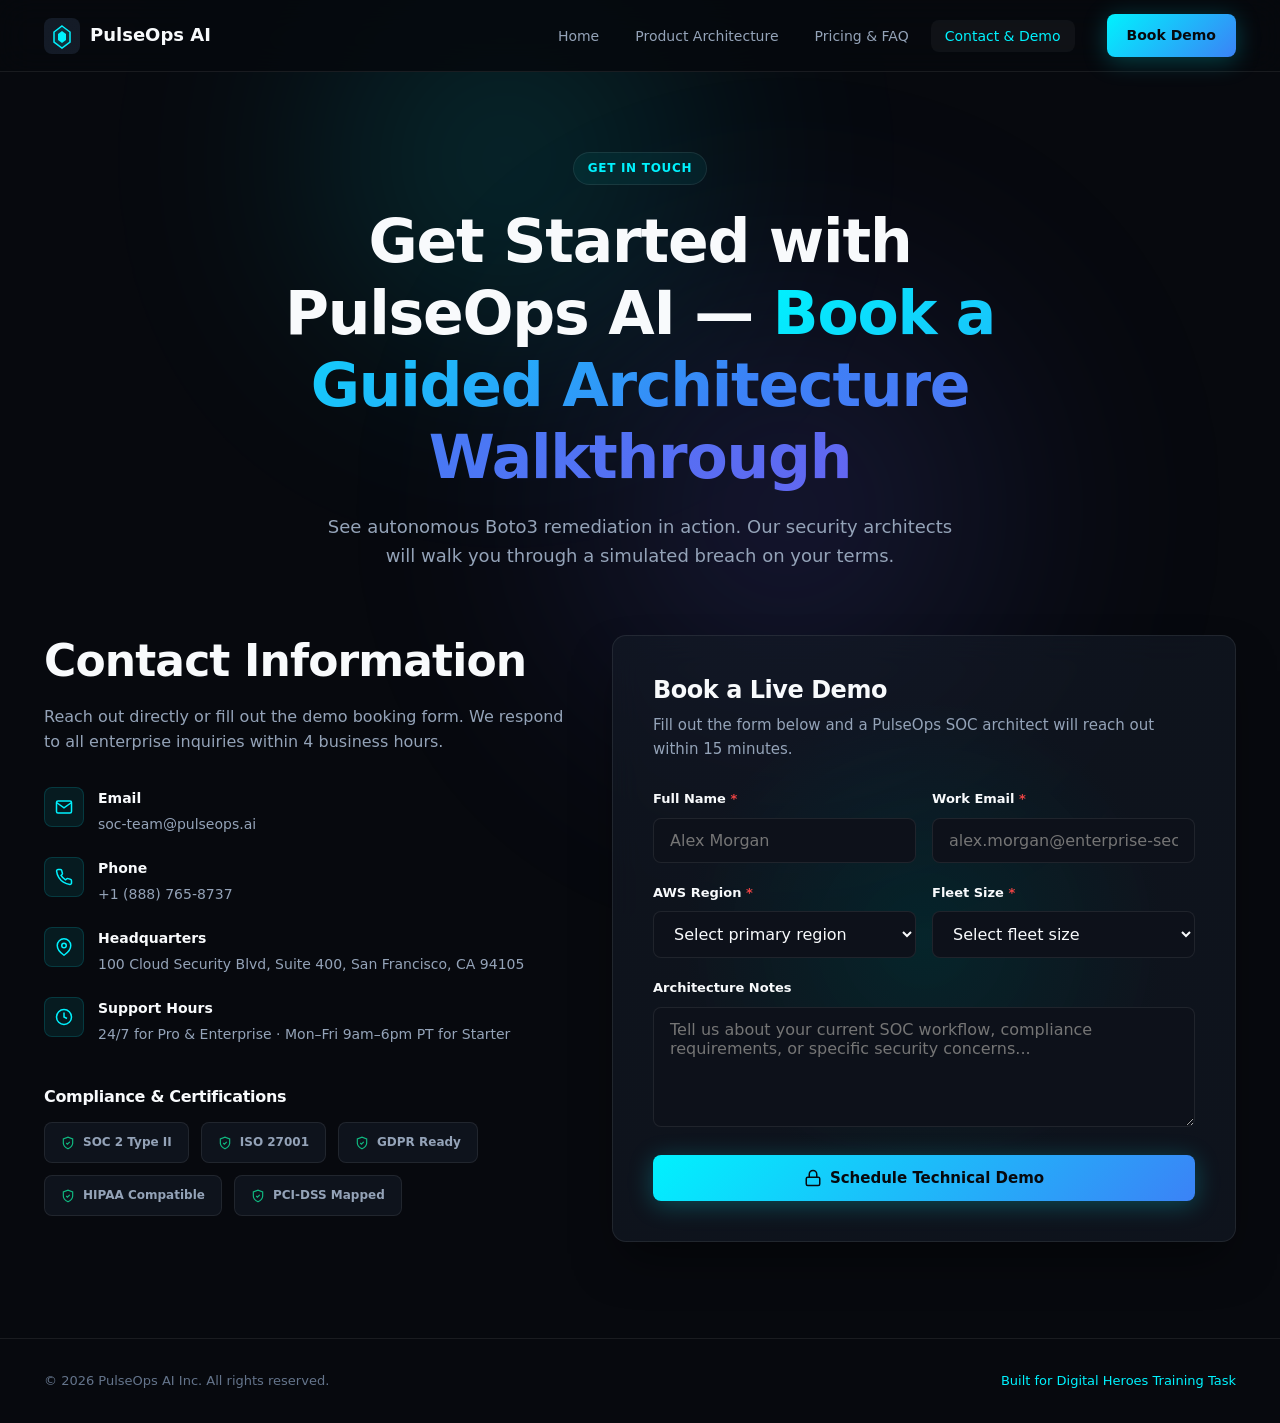
==== commit 893644cd: "Add Digital Heroes agency-level motion engine" ====
--- a/contact.html
+++ b/contact.html
@@ -51,6 +51,10 @@
   </script>
 </head>
 <body>
+  <!-- Ambient Background Glowing Mesh Orbs -->
+  <div class="ambient-glow-1" aria-hidden="true"></div>
+  <div class="ambient-glow-2" aria-hidden="true"></div>
+
   <!-- Accessibility Skip Link -->
   <a href="#main-content" class="skip-link" style="position: absolute; top: -100px; left: 1rem; z-index: 9999; background: var(--accent-cyan); color: #000; padding: 0.5rem 1rem; font-weight: 700; transition: top 0.2s;" onfocus="this.style.top='1rem'" onblur="this.style.top='-100px'">Skip to main content</a>
 
@@ -103,7 +107,7 @@
 
   <!-- Main Content -->
   <main id="main-content">
-    <section class="page-hero" aria-labelledby="contact-hero-title">
+    <section class="page-hero reveal-on-scroll" aria-labelledby="contact-hero-title">
       <div class="container">
         <span class="badge">Get In Touch</span>
         <h1 id="contact-hero-title">Get Started with PulseOps AI — <span class="text-gradient">Book a Guided Architecture Walkthrough</span></h1>
@@ -117,7 +121,7 @@
         <div class="contact-grid">
           
           <!-- Left Column: Contact & Security Desk Info -->
-          <div class="contact-info">
+          <div class="contact-info reveal-on-scroll">
             <h2>Contact Information</h2>
             <p>Reach out directly or fill out the demo booking form. We respond to all enterprise inquiries within 4 business hours.</p>
 
@@ -215,7 +219,7 @@
           </div>
 
           <!-- Right Column: Interactive Demo Booking Form -->
-          <div class="contact-form-card glass-card">
+          <div class="contact-form-card glass-card reveal-on-scroll">
             <h3>Book a Live Demo</h3>
             <p>Fill out the form below and a PulseOps SOC architect will reach out within 15 minutes.</p>
             
--- a/styles.css
+++ b/styles.css
@@ -1,6 +1,7 @@
 /* ==========================================================================
-   PulseOps AI — Design System & Master Stylesheet
-   Pure CSS3 | Glassmorphism | B2B SaaS Dark Theme
+   PulseOps AI — Design System & Motion Stylesheet
+   Pure CSS3 | Agency-Grade Motion & Glassmorphism | B2B SaaS Dark Theme
+   Target: 100/100 Mobile Core Web Vitals (0ms font delay, hardware-accelerated)
    ========================================================================== */
 
 /* --------------------------------------------------------------------------
@@ -11,10 +12,10 @@
   --bg-secondary: #0d111a;
   --bg-tertiary: #141b27;
   --card-bg: rgba(20, 27, 39, 0.6);
-  --card-hover: rgba(28, 38, 55, 0.8);
-  --border-subtle: rgba(255, 255, 255, 0.07);
+  --card-hover: rgba(28, 38, 55, 0.85);
+  --border-subtle: rgba(255, 255, 255, 0.08);
   --border-active: rgba(0, 242, 254, 0.4);
-  --border-glow: 0 0 20px rgba(0, 242, 254, 0.15);
+  --border-glow: 0 0 25px rgba(0, 242, 254, 0.2);
   --glass-blur: blur(16px);
   --accent-cyan: #00f2fe;
   --accent-blue: #3b82f6;
@@ -30,6 +31,7 @@
   --radius-sm: 8px;
   --radius-md: 14px;
   --radius-lg: 24px;
+  --radius-full: 9999px;
   --max-width: 1240px;
   --header-height: 72px;
   --transition-fast: 0.15s ease;
@@ -61,6 +63,8 @@
   line-height: 1.6;
   overflow-x: hidden;
   min-height: 100vh;
+  display: flex;
+  flex-direction: column;
 }
 
 body.nav-open {
@@ -89,21 +93,46 @@
   font-size: inherit;
 }
 
-/* Ambient background glow */
-body::before {
-  content: "";
+/* --------------------------------------------------------------------------
+   3. Ambient Background Orbs Mesh
+   -------------------------------------------------------------------------- */
+.ambient-glow-1,
+.ambient-glow-2 {
   position: fixed;
-  inset: 0;
-  background:
-    radial-gradient(ellipse 80% 50% at 20% -10%, rgba(0, 242, 254, 0.08) 0%, transparent 50%),
-    radial-gradient(ellipse 60% 40% at 80% 10%, rgba(99, 102, 241, 0.06) 0%, transparent 50%),
-    radial-gradient(ellipse 50% 30% at 50% 100%, rgba(59, 130, 246, 0.05) 0%, transparent 50%);
+  border-radius: 50%;
+  filter: blur(120px);
   pointer-events: none;
-  z-index: 0;
-}
-
-/* --------------------------------------------------------------------------
-   3. Typography
+  z-index: -1;
+  opacity: 0.25;
+  will-change: transform;
+  animation: floatOrb 12s infinite alternate ease-in-out;
+}
+
+.ambient-glow-1 {
+  top: -10%;
+  left: 20%;
+  width: 500px;
+  height: 500px;
+  background: radial-gradient(circle, var(--accent-cyan) 0%, transparent 70%);
+}
+
+.ambient-glow-2 {
+  bottom: 10%;
+  right: 15%;
+  width: 600px;
+  height: 600px;
+  background: radial-gradient(circle, var(--accent-indigo) 0%, transparent 70%);
+  animation-delay: -6s;
+}
+
+@keyframes floatOrb {
+  0% { transform: translate(0, 0) scale(1); }
+  50% { transform: translate(40px, -30px) scale(1.15); }
+  100% { transform: translate(-30px, 20px) scale(0.95); }
+}
+
+/* --------------------------------------------------------------------------
+   4. Typography & Text Utilities
    -------------------------------------------------------------------------- */
 h1, h2, h3, h4, h5, h6 {
   line-height: 1.2;
@@ -126,16 +155,11 @@
   -webkit-text-fill-color: transparent;
 }
 
-.text-muted {
-  color: var(--text-muted);
-}
-
-.text-secondary {
-  color: var(--text-secondary);
-}
-
-/* --------------------------------------------------------------------------
-   4. Layout Utilities
+.text-muted { color: var(--text-muted); }
+.text-secondary { color: var(--text-secondary); }
+
+/* --------------------------------------------------------------------------
+   5. Layout Utilities & Container
    -------------------------------------------------------------------------- */
 .container {
   width: 100%;
@@ -162,51 +186,80 @@
 }
 
 /* --------------------------------------------------------------------------
-   5. Components — Badge, Buttons, Glass Card
-   -------------------------------------------------------------------------- */
-.badge {
-  display: inline-flex;
-  align-items: center;
-  gap: 6px;
-  padding: 6px 14px;
-  font-size: 0.75rem;
-  font-weight: 600;
-  letter-spacing: 0.06em;
-  text-transform: uppercase;
-  border-radius: var(--radius-full, 9999px);
-  border: 1px solid var(--border-subtle);
-  background: rgba(0, 242, 254, 0.06);
-  color: var(--accent-cyan);
-}
-
-.badge-emerald {
-  background: rgba(16, 185, 129, 0.1);
-  color: var(--accent-emerald);
-  border-color: rgba(16, 185, 129, 0.25);
-}
-
-.badge-amber {
-  background: rgba(245, 158, 11, 0.1);
-  color: var(--accent-amber);
-  border-color: rgba(245, 158, 11, 0.25);
-}
-
+   6. Spotlight Glass Cards
+   -------------------------------------------------------------------------- */
 .glass-card {
-  background: var(--card-bg);
+  position: relative;
+  background: radial-gradient(
+    600px circle at var(--mouse-x, 50%) var(--mouse-y, 50%),
+    rgba(0, 242, 254, 0.12),
+    rgba(20, 27, 39, 0.6) 40%
+  );
   backdrop-filter: var(--glass-blur);
   -webkit-backdrop-filter: var(--glass-blur);
   border: 1px solid var(--border-subtle);
   border-radius: var(--radius-md);
-  transition: transform var(--transition-normal), border-color var(--transition-normal), box-shadow var(--transition-normal), background var(--transition-normal);
+  box-shadow: var(--shadow-card);
+  transition: border-color 0.3s ease, transform 0.3s cubic-bezier(0.16, 1, 0.3, 1), box-shadow 0.3s ease, background 0.3s ease;
+  overflow: hidden;
+}
+
+.glass-card::before {
+  content: "";
+  position: absolute;
+  inset: -1px;
+  border-radius: inherit;
+  padding: 1px;
+  background: radial-gradient(
+    400px circle at var(--mouse-x, 50%) var(--mouse-y, 50%),
+    rgba(0, 242, 254, 0.6),
+    transparent 40%
+  );
+  -webkit-mask: linear-gradient(#fff 0 0) content-box, linear-gradient(#fff 0 0);
+  mask-composite: exclude;
+  pointer-events: none;
+  opacity: 0;
+  transition: opacity 0.3s ease;
 }
 
 .glass-card:hover {
-  background: var(--card-hover);
   border-color: var(--border-active);
   box-shadow: var(--border-glow);
-  transform: translateY(-2px);
-}
-
+  transform: translateY(-4px);
+}
+
+.glass-card:hover::before {
+  opacity: 1;
+}
+
+/* --------------------------------------------------------------------------
+   7. Scroll-Triggered Entrance Animations
+   -------------------------------------------------------------------------- */
+.reveal-on-scroll {
+  opacity: 0;
+  transform: translateY(30px) scale(0.98);
+  filter: blur(8px);
+  transition: opacity 0.8s cubic-bezier(0.16, 1, 0.3, 1),
+              transform 0.8s cubic-bezier(0.16, 1, 0.3, 1),
+              filter 0.8s cubic-bezier(0.16, 1, 0.3, 1);
+  will-change: opacity, transform, filter;
+}
+
+.reveal-on-scroll.is-visible {
+  opacity: 1;
+  transform: translateY(0) scale(1);
+  filter: blur(0);
+}
+
+/* Stagger Children Delays */
+.reveal-stagger > *:nth-child(1) { transition-delay: 0.1s; }
+.reveal-stagger > *:nth-child(2) { transition-delay: 0.2s; }
+.reveal-stagger > *:nth-child(3) { transition-delay: 0.3s; }
+.reveal-stagger > *:nth-child(4) { transition-delay: 0.4s; }
+
+/* --------------------------------------------------------------------------
+   8. Shimmer Borders & Magnetic Buttons
+   -------------------------------------------------------------------------- */
 .btn-primary,
 .btn-secondary {
   display: inline-flex;
@@ -219,19 +272,44 @@
   border-radius: var(--radius-sm);
   border: none;
   cursor: pointer;
-  transition: all var(--transition-normal);
   white-space: nowrap;
+  text-decoration: none;
 }
 
 .btn-primary {
+  position: relative;
+  overflow: hidden;
   background: linear-gradient(135deg, var(--accent-cyan), var(--accent-blue));
   color: var(--bg-primary);
   box-shadow: 0 4px 24px rgba(0, 242, 254, 0.25);
+  transition: transform 0.25s cubic-bezier(0.16, 1, 0.3, 1), box-shadow 0.25s ease, opacity 0.2s ease;
+}
+
+.btn-primary::after {
+  content: "";
+  position: absolute;
+  top: -50%;
+  left: -50%;
+  width: 200%;
+  height: 200%;
+  background: linear-gradient(
+    60deg,
+    transparent 30%,
+    rgba(255, 255, 255, 0.35) 50%,
+    transparent 70%
+  );
+  transform: rotate(30deg) translateX(-100%);
+  transition: transform 0.8s ease;
+  pointer-events: none;
+}
+
+.btn-primary:hover::after {
+  transform: rotate(30deg) translateX(100%);
 }
 
 .btn-primary:hover {
-  transform: translateY(-2px);
-  box-shadow: 0 8px 32px rgba(0, 242, 254, 0.35);
+  transform: translateY(-2px) scale(1.02);
+  box-shadow: 0 10px 30px rgba(0, 242, 254, 0.4);
 }
 
 .btn-primary:disabled {
@@ -244,11 +322,13 @@
   background: transparent;
   color: var(--text-primary);
   border: 1px solid var(--border-subtle);
+  transition: all var(--transition-normal);
 }
 
 .btn-secondary:hover {
   border-color: var(--border-active);
   background: rgba(0, 242, 254, 0.05);
+  transform: translateY(-2px);
 }
 
 .btn-sm {
@@ -257,7 +337,37 @@
 }
 
 /* --------------------------------------------------------------------------
-   6. Site Header & Navigation
+   9. Badges & Indicators
+   -------------------------------------------------------------------------- */
+.badge {
+  display: inline-flex;
+  align-items: center;
+  gap: 6px;
+  padding: 6px 14px;
+  font-size: 0.75rem;
+  font-weight: 600;
+  letter-spacing: 0.06em;
+  text-transform: uppercase;
+  border-radius: var(--radius-full);
+  border: 1px solid var(--border-subtle);
+  background: rgba(0, 242, 254, 0.06);
+  color: var(--accent-cyan);
+}
+
+.badge-emerald {
+  background: rgba(16, 185, 129, 0.1);
+  color: var(--accent-emerald);
+  border-color: rgba(16, 185, 129, 0.25);
+}
+
+.badge-amber {
+  background: rgba(245, 158, 11, 0.1);
+  color: var(--accent-amber);
+  border-color: rgba(245, 158, 11, 0.25);
+}
+
+/* --------------------------------------------------------------------------
+   10. Site Header & Navigation
    -------------------------------------------------------------------------- */
 .site-header {
   position: sticky;
@@ -290,9 +400,7 @@
   transition: opacity var(--transition-fast);
 }
 
-.logo-link:hover {
-  opacity: 0.85;
-}
+.logo-link:hover { opacity: 0.85; }
 
 .logo-icon {
   width: 36px;
@@ -388,7 +496,7 @@
 }
 
 /* --------------------------------------------------------------------------
-   7. Hero Section
+   11. Hero Section
    -------------------------------------------------------------------------- */
 .hero {
   padding: 80px 0 96px;
@@ -403,17 +511,9 @@
   align-items: center;
 }
 
-.hero-content {
-  max-width: 560px;
-}
-
-.hero-content .badge {
-  margin-bottom: 24px;
-}
-
-.hero-title {
-  margin-bottom: 20px;
-}
+.hero-content { max-width: 560px; }
+.hero-content .badge { margin-bottom: 24px; }
+.hero-title { margin-bottom: 20px; }
 
 .hero-subtitle {
   font-size: 1.125rem;
@@ -436,16 +536,11 @@
   color: var(--text-muted);
 }
 
-.hero-trust svg {
-  color: var(--accent-emerald);
-}
-
-.hero-visual {
-  position: relative;
-}
-
-/* --------------------------------------------------------------------------
-   8. Terminal / IDE Simulator
+.hero-trust svg { color: var(--accent-emerald); }
+.hero-visual { position: relative; }
+
+/* --------------------------------------------------------------------------
+   12. IDE Terminal & Simulation Window
    -------------------------------------------------------------------------- */
 .terminal-window {
   background: var(--bg-secondary);
@@ -464,10 +559,7 @@
   border-bottom: 1px solid var(--border-subtle);
 }
 
-.terminal-dots {
-  display: flex;
-  gap: 8px;
-}
+.terminal-dots { display: flex; gap: 8px; }
 
 .terminal-dot {
   width: 12px;
@@ -508,7 +600,7 @@
   background: rgba(239, 68, 68, 0.15);
   color: var(--accent-crimson);
   border: 1px solid rgba(239, 68, 68, 0.4);
-  animation: blink-threat 0.8s ease-in-out infinite;
+  animation: blinkThreat 0.8s ease-in-out infinite;
 }
 
 .terminal-status-badge.status-remediating {
@@ -523,7 +615,7 @@
   border: 1px solid rgba(0, 242, 254, 0.3);
 }
 
-@keyframes blink-threat {
+@keyframes blinkThreat {
   0%, 100% { opacity: 1; }
   50% { opacity: 0.5; }
 }
@@ -546,29 +638,20 @@
 .terminal-code .cm { color: var(--text-muted); }
 
 .terminal-log {
-  background: rgba(0, 0, 0, 0.3);
+  background: rgba(0, 0, 0, 0.35);
   border: 1px solid var(--border-subtle);
   border-radius: var(--radius-sm);
   padding: 12px 16px;
-  min-height: 80px;
-  max-height: 160px;
+  min-height: 90px;
+  max-height: 170px;
   overflow-y: auto;
 }
 
 .terminal-log-line {
   display: block;
-  margin-bottom: 4px;
-  animation: fadeInLog 0.3s ease;
-}
-
-.terminal-log-line.critical { color: var(--accent-crimson); }
-.terminal-log-line.action { color: var(--accent-amber); }
-.terminal-log-line.success { color: var(--accent-emerald); }
-.terminal-log-line.info { color: var(--text-secondary); }
-
-@keyframes fadeInLog {
-  from { opacity: 0; transform: translateY(4px); }
-  to { opacity: 1; transform: translateY(0); }
+  margin-bottom: 6px;
+  font-size: 0.8rem;
+  line-height: 1.5;
 }
 
 .terminal-footer {
@@ -576,12 +659,10 @@
   border-top: 1px solid var(--border-subtle);
 }
 
-#trigger-simulation-btn {
-  width: 100%;
-}
-
-/* --------------------------------------------------------------------------
-   9. Metrics Grid
+#trigger-simulation-btn { width: 100%; }
+
+/* --------------------------------------------------------------------------
+   13. Metrics Grid
    -------------------------------------------------------------------------- */
 .metrics-grid {
   display: grid;
@@ -611,15 +692,19 @@
 }
 
 /* --------------------------------------------------------------------------
-   10. Feature Cards
-   -------------------------------------------------------------------------- */
-.features-grid {
+   14. Feature Cards & Deep Dive Grids
+   -------------------------------------------------------------------------- */
+.features-grid,
+.deep-dive-grid {
   display: grid;
   grid-template-columns: repeat(2, 1fr);
   gap: 24px;
 }
 
-.feature-card {
+.deep-dive-grid { grid-template-columns: repeat(3, 1fr); }
+
+.feature-card,
+.deep-dive-card {
   padding: 32px;
 }
 
@@ -636,21 +721,27 @@
   color: var(--accent-cyan);
 }
 
-.feature-card h3 {
+.deep-dive-card .feature-icon {
+  color: var(--accent-blue);
+  background: rgba(59, 130, 246, 0.08);
+  border-color: rgba(59, 130, 246, 0.15);
+}
+
+.feature-card h3,
+.deep-dive-card h3 {
   margin-bottom: 12px;
   color: var(--text-primary);
 }
 
-.feature-card p {
+.feature-card p,
+.deep-dive-card p {
   font-size: 0.9375rem;
 }
 
 /* --------------------------------------------------------------------------
-   11. Testimonial
-   -------------------------------------------------------------------------- */
-.testimonial-section {
-  padding: 64px 0;
-}
+   15. Testimonial & CTA Banner
+   -------------------------------------------------------------------------- */
+.testimonial-section { padding: 64px 0; }
 
 .testimonial-card {
   max-width: 800px;
@@ -699,9 +790,6 @@
   color: var(--text-muted);
 }
 
-/* --------------------------------------------------------------------------
-   12. CTA Banner
-   -------------------------------------------------------------------------- */
 .cta-banner {
   padding: 64px;
   text-align: center;
@@ -712,18 +800,7 @@
   overflow: hidden;
 }
 
-.cta-banner::before {
-  content: "";
-  position: absolute;
-  inset: 0;
-  background: radial-gradient(circle at 50% 0%, rgba(0, 242, 254, 0.1) 0%, transparent 60%);
-  pointer-events: none;
-}
-
-.cta-banner h2 {
-  margin-bottom: 16px;
-  position: relative;
-}
+.cta-banner h2 { margin-bottom: 16px; position: relative; }
 
 .cta-banner p {
   max-width: 560px;
@@ -731,9 +808,7 @@
   position: relative;
 }
 
-.cta-banner .btn-primary {
-  position: relative;
-}
+.cta-banner .btn-primary { position: relative; }
 
 .cta-note {
   margin-top: 20px;
@@ -746,7 +821,7 @@
 }
 
 /* --------------------------------------------------------------------------
-   13. Product Page
+   16. Product Architecture Pipeline
    -------------------------------------------------------------------------- */
 .page-hero {
   padding: 80px 0 64px;
@@ -755,20 +830,9 @@
   z-index: 1;
 }
 
-.page-hero .badge {
-  margin-bottom: 20px;
-}
-
-.page-hero h1 {
-  max-width: 800px;
-  margin: 0 auto 20px;
-}
-
-.page-hero p {
-  max-width: 640px;
-  margin: 0 auto;
-  font-size: 1.125rem;
-}
+.page-hero .badge { margin-bottom: 20px; }
+.page-hero h1 { max-width: 800px; margin: 0 auto 20px; }
+.page-hero p { max-width: 640px; margin: 0 auto; font-size: 1.125rem; }
 
 .pipeline-grid {
   display: grid;
@@ -797,43 +861,20 @@
   margin-bottom: 20px;
 }
 
-.pipeline-icon {
-  width: 56px;
-  height: 56px;
-  margin: 0 auto 20px;
-  color: var(--accent-cyan);
-}
-
-.pipeline-card h3 {
-  margin-bottom: 12px;
-}
-
-.deep-dive-grid {
-  display: grid;
-  grid-template-columns: repeat(3, 1fr);
-  gap: 24px;
-}
-
-.deep-dive-card {
-  padding: 32px;
-}
-
-.deep-dive-card .feature-icon {
-  color: var(--accent-blue);
-  background: rgba(59, 130, 246, 0.08);
-  border-color: rgba(59, 130, 246, 0.15);
-}
+.pipeline-card h3 { margin-bottom: 12px; }
 
 .comparison-table-wrap {
   overflow-x: auto;
   border-radius: var(--radius-md);
   border: 1px solid var(--border-subtle);
+  -webkit-overflow-scrolling: touch;
 }
 
 .comparison-table {
   width: 100%;
   border-collapse: collapse;
   font-size: 0.9375rem;
+  min-width: 620px;
 }
 
 .comparison-table th,
@@ -849,13 +890,8 @@
   color: var(--text-primary);
 }
 
-.comparison-table tbody tr:last-child td {
-  border-bottom: none;
-}
-
-.comparison-table tbody tr:hover {
-  background: rgba(255, 255, 255, 0.02);
-}
+.comparison-table tbody tr:last-child td { border-bottom: none; }
+.comparison-table tbody tr:hover { background: rgba(255, 255, 255, 0.02); }
 
 .comparison-table .highlight-col {
   background: rgba(0, 242, 254, 0.04);
@@ -863,16 +899,11 @@
   font-weight: 600;
 }
 
-.comparison-table .check {
-  color: var(--accent-emerald);
-}
-
-.comparison-table .cross {
-  color: var(--accent-crimson);
-}
-
-/* --------------------------------------------------------------------------
-   14. Pricing Page
+.comparison-table .check { color: var(--accent-emerald); }
+.comparison-table .cross { color: var(--accent-crimson); }
+
+/* --------------------------------------------------------------------------
+   17. Pricing & Accordion Controls
    -------------------------------------------------------------------------- */
 .pricing-hero {
   text-align: center;
@@ -896,15 +927,14 @@
   transition: color var(--transition-fast);
 }
 
-.billing-label.active {
-  color: var(--text-primary);
-}
+.billing-label.active { color: var(--text-primary); }
 
 .toggle-switch {
   position: relative;
   width: 52px;
   height: 28px;
   flex-shrink: 0;
+  cursor: pointer;
 }
 
 .toggle-switch input {
@@ -920,7 +950,6 @@
   background: var(--bg-tertiary);
   border: 1px solid var(--border-subtle);
   border-radius: 999px;
-  cursor: pointer;
   transition: background var(--transition-normal);
 }
 
@@ -952,9 +981,7 @@
   border: 1px solid rgba(16, 185, 129, 0.25);
 }
 
-.save-badge.visible {
-  display: inline-flex;
-}
+.save-badge.visible { display: inline-flex; }
 
 .pricing-grid {
   display: grid;
@@ -973,23 +1000,6 @@
 .pricing-card.featured {
   border-color: var(--border-active);
   box-shadow: var(--border-glow);
-  transform: scale(1.02);
-}
-
-.pricing-card.featured::before {
-  content: "MOST POPULAR";
-  position: absolute;
-  top: -12px;
-  left: 50%;
-  transform: translateX(-50%);
-  padding: 4px 16px;
-  font-size: 0.6875rem;
-  font-weight: 700;
-  letter-spacing: 0.06em;
-  text-transform: uppercase;
-  background: linear-gradient(135deg, var(--accent-cyan), var(--accent-blue));
-  color: var(--bg-primary);
-  border-radius: var(--radius-sm);
 }
 
 .pricing-tier {
@@ -1054,9 +1064,7 @@
 }
 
 .pricing-card .btn-primary,
-.pricing-card .btn-secondary {
-  width: 100%;
-}
+.pricing-card .btn-secondary { width: 100%; }
 
 .custom-price {
   font-size: 2.5rem;
@@ -1064,9 +1072,7 @@
   color: var(--text-primary);
 }
 
-/* --------------------------------------------------------------------------
-   15. FAQ Accordion
-   -------------------------------------------------------------------------- */
+/* FAQ Accordion Transitions */
 .faq-section {
   max-width: 760px;
   margin: 0 auto;
@@ -1086,9 +1092,7 @@
   transition: border-color var(--transition-normal);
 }
 
-.faq-item.active {
-  border-color: var(--border-active);
-}
+.faq-item.active { border-color: var(--border-active); }
 
 .faq-header {
   display: flex;
@@ -1106,9 +1110,7 @@
   transition: background var(--transition-fast);
 }
 
-.faq-header:hover {
-  background: rgba(255, 255, 255, 0.02);
-}
+.faq-header:hover { background: rgba(255, 255, 255, 0.02); }
 
 .faq-chevron {
   flex-shrink: 0;
@@ -1135,7 +1137,7 @@
 }
 
 /* --------------------------------------------------------------------------
-   16. Contact Page
+   18. Contact Form & Feedback Toast
    -------------------------------------------------------------------------- */
 .contact-grid {
   display: grid;
@@ -1144,13 +1146,8 @@
   align-items: start;
 }
 
-.contact-info h2 {
-  margin-bottom: 16px;
-}
-
-.contact-info > p {
-  margin-bottom: 32px;
-}
+.contact-info h2 { margin-bottom: 16px; }
+.contact-info > p { margin-bottom: 32px; }
 
 .contact-details {
   display: flex;
@@ -1209,26 +1206,13 @@
   color: var(--text-secondary);
 }
 
-.compliance-badge svg {
-  color: var(--accent-emerald);
-}
-
-.contact-form-card {
-  padding: 40px;
-}
-
-.contact-form-card h3 {
-  margin-bottom: 8px;
-}
-
-.contact-form-card > p {
-  margin-bottom: 28px;
-  font-size: 0.9375rem;
-}
-
-.form-group {
-  margin-bottom: 20px;
-}
+.compliance-badge svg { color: var(--accent-emerald); }
+
+.contact-form-card { padding: 40px; }
+.contact-form-card h3 { margin-bottom: 8px; }
+.contact-form-card > p { margin-bottom: 28px; font-size: 0.9375rem; }
+
+.form-group { margin-bottom: 20px; }
 
 .form-group label {
   display: block;
@@ -1283,16 +1267,11 @@
   animation: fadeInLog 0.4s ease;
 }
 
-.form-success-toast.visible {
-  display: flex;
-}
-
-.form-success-toast svg {
-  flex-shrink: 0;
-}
-
-/* --------------------------------------------------------------------------
-   17. Footer
+.form-success-toast.visible { display: flex; }
+.form-success-toast svg { flex-shrink: 0; }
+
+/* --------------------------------------------------------------------------
+   19. Footer
    -------------------------------------------------------------------------- */
 .site-footer {
   border-top: 1px solid var(--border-subtle);
@@ -1332,43 +1311,7 @@
 }
 
 /* --------------------------------------------------------------------------
-   18. Animations & Micro-interactions
-   -------------------------------------------------------------------------- */
-@keyframes float {
-  0%, 100% { transform: translateY(0); }
-  50% { transform: translateY(-8px); }
-}
-
-.animate-float {
-  animation: float 4s ease-in-out infinite;
-}
-
-@keyframes pulse-glow {
-  0%, 100% { box-shadow: 0 0 20px rgba(0, 242, 254, 0.1); }
-  50% { box-shadow: 0 0 40px rgba(0, 242, 254, 0.2); }
-}
-
-.reveal {
-  opacity: 0;
-  transform: translateY(24px);
-  transition: opacity 0.6s ease, transform 0.6s ease;
-}
-
-.reveal.visible {
-  opacity: 1;
-  transform: translateY(0);
-}
-
-.spin-icon {
-  animation: spin 0.8s linear infinite;
-}
-
-@keyframes spin {
-  to { transform: rotate(360deg); }
-}
-
-/* --------------------------------------------------------------------------
-   19. Responsive Breakpoints
+   20. Responsive Breakpoints
    -------------------------------------------------------------------------- */
 @media (max-width: 1024px) {
   .hero-grid {
@@ -1386,22 +1329,12 @@
     margin-right: auto;
   }
 
-  .hero-actions {
-    justify-content: center;
-  }
-
-  .hero-trust {
-    justify-content: center;
-  }
-
-  .metrics-grid {
-    grid-template-columns: repeat(2, 1fr);
-  }
+  .hero-actions { justify-content: center; }
+  .hero-trust { justify-content: center; }
+  .metrics-grid { grid-template-columns: repeat(2, 1fr); }
 
   .pipeline-grid,
-  .deep-dive-grid {
-    grid-template-columns: 1fr;
-  }
+  .deep-dive-grid { grid-template-columns: 1fr; }
 
   .pricing-grid {
     grid-template-columns: 1fr;
@@ -1409,53 +1342,25 @@
     margin: 0 auto;
   }
 
-  .pricing-card.featured {
-    transform: none;
-    order: -1;
-  }
-
-  .contact-grid {
-    grid-template-columns: 1fr;
-  }
+  .pricing-card.featured { order: -1; }
+  .contact-grid { grid-template-columns: 1fr; }
 }
 
 @media (max-width: 768px) {
-  .section {
-    padding: 64px 0;
-  }
+  .section { padding: 64px 0; }
 
   .main-nav .nav-links,
-  .header-cta .btn-primary {
-    display: none;
-  }
-
-  .mobile-menu-btn {
-    display: flex;
-  }
-
-  .mobile-nav-drawer {
-    display: flex;
-  }
-
-  .features-grid {
-    grid-template-columns: 1fr;
-  }
-
-  .metrics-grid {
-    grid-template-columns: 1fr 1fr;
-  }
-
-  .cta-banner {
-    padding: 40px 24px;
-  }
-
-  .testimonial-card {
-    padding: 32px 24px;
-  }
-
-  .form-row {
-    grid-template-columns: 1fr;
-  }
+  .header-cta .btn-primary { display: none; }
+
+  .mobile-menu-btn { display: flex; }
+  .mobile-nav-drawer { display: flex; }
+
+  .features-grid { grid-template-columns: 1fr; }
+  .metrics-grid { grid-template-columns: 1fr 1fr; }
+
+  .cta-banner { padding: 40px 24px; }
+  .testimonial-card { padding: 32px 24px; }
+  .form-row { grid-template-columns: 1fr; }
 
   .comparison-table th,
   .comparison-table td {
@@ -1476,15 +1381,8 @@
   }
 
   .hero-actions .btn-primary,
-  .hero-actions .btn-secondary {
-    width: 100%;
-  }
-
-  .metrics-grid {
-    grid-template-columns: 1fr;
-  }
-
-  .contact-form-card {
-    padding: 28px 20px;
-  }
-}
+  .hero-actions .btn-secondary { width: 100%; }
+
+  .metrics-grid { grid-template-columns: 1fr; }
+  .contact-form-card { padding: 28px 20px; }
+}
